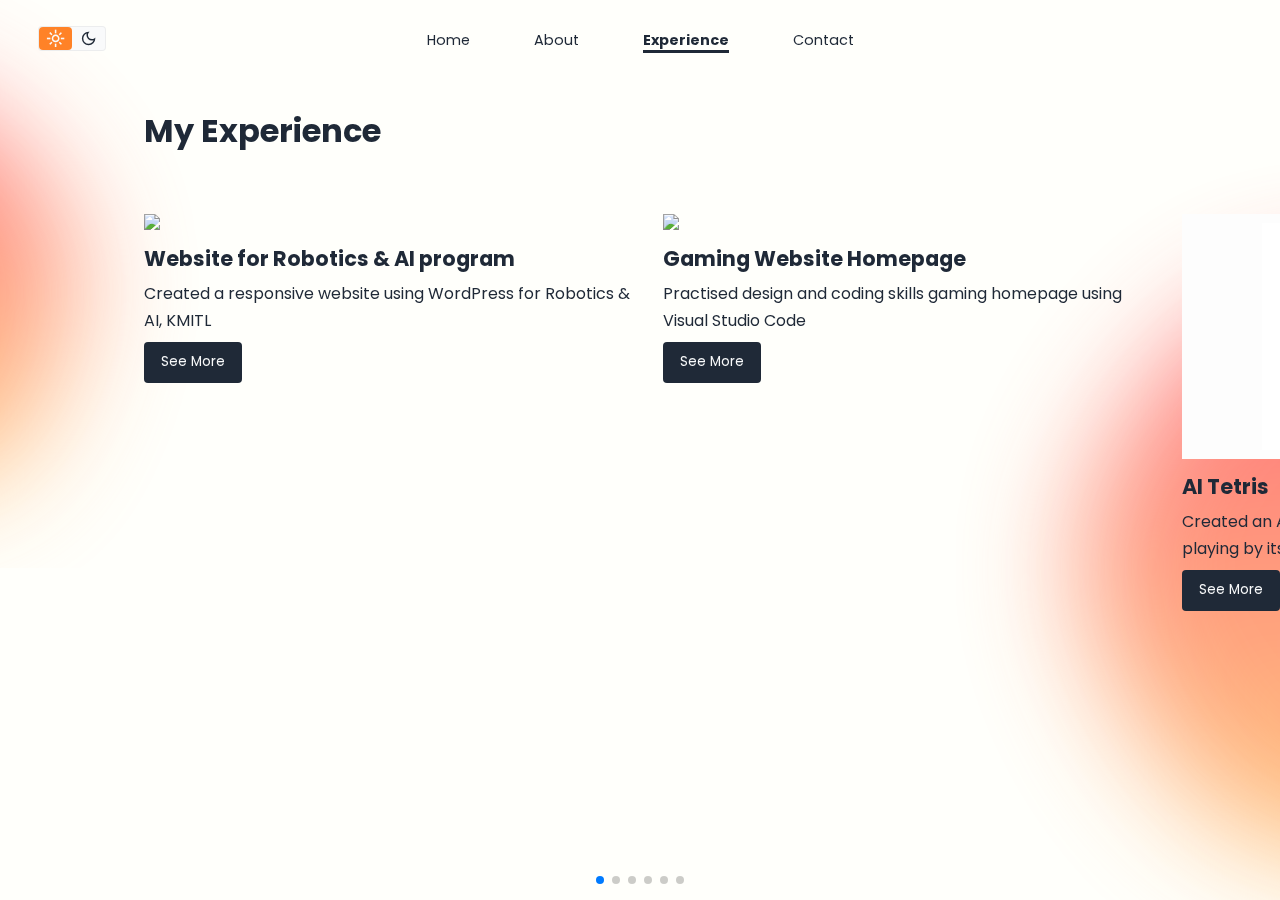
==== experience.html @ 118d5c76 "1st commit" ====
<!DOCTYPE html>
<html lang="en">
  <head>
    <meta charset="UTF-8">
    <meta http-equiv="X-UA-Compatible" content="IE=edge">
    <meta name="viewport" content="width=device-width, initial-scale=1.0">
    <title>Portfolio</title>
  
    <link rel="stylesheet" href="./css/index.css">
    <link rel="stylesheet" href="./css/experience.css">

    <link
      rel="stylesheet"
      href="https://cdn.jsdelivr.net/npm/swiper/swiper-bundle.min.css"
    />
  
    <!-- FONT (POPPINS) -->
    <link rel="preconnect" href="https://fonts.googleapis.com">
    <link rel="preconnect" href="https://fonts.gstatic.com" crossorigin>
    <link href="https://fonts.googleapis.com/css2?family=Poppins:wght@300;400;500;600;700;800;900&display=swap" rel="stylesheet">
  
    <!-- ICON GOOGLE -->
    <link rel="stylesheet" href="https://fonts.googleapis.com/css2?family=Material+Symbols+Outlined:opsz,wght,FILL,GRAD@48,400,1,0" />
  </head>
<body>
  <div class="blob__bg">
    <svg class="deco top__blob" viewBox="0 0 800 500" preserveAspectRatio="none" xmlns="http://www.w3.org/2000/svg" xmlns:xlink="http://www.w3.org/1999/xlink" width="100%" id="blobSvg">
      <g transform="translate(154.94499588012695, -17.009185791015625)">
        <defs>
          <linearGradient id="gradient" x1="0%" y1="0%" x2="0%" y2="100%">
            <stop class="pink" offset="0%"></stop>
            <stop class="orange" offset="100%"></stop>
          </linearGradient>
        </defs>
        <path fill="url(#gradient)">
          <animate attributeName="d"
          dur="10000ms"
          repeatCount="indefinite"

          values="M421,291Q392,332,377,388Q362,444,306,440.5Q250,437,198.5,433Q147,429,112,389.5Q77,
          350,61.5,300Q46,250,68,204Q90,158,125,126.5Q160,95,205,93.5Q250,92,289.5,102.5Q329,113,358.5,141.5Q388,170,419,210Q450,250,421,291Z;
          
          M437,310Q457,370,414,414.5Q371,459,310.5,462.5Q250,466,192.5,458Q135,450,93.5,407Q52,364,27.5,307Q3,250,31,195Q59,140,100.5,101.5Q142,
          63,196,69Q250,75,288.5,96Q327,117,364,140Q401,163,409,206.5Q417,250,437,310Z;
          
          M467,304.5Q439,359,390,383Q341,407,295.5,414.5Q250,422,205.5,412.5Q161,403,128.5,
          371Q96,339,58.5,294.5Q21,250,58,205.5Q95,161,121.5,117Q148,73,199,65Q250,57,291,82.5Q332,108,375,130.5Q418,153,456.5,201.5Q495,250,467,304.5Z;
          
          M414,289Q386,328,370.5,380Q355,432,302.5,432.5Q250,433,202.5,424Q155,415,127.5,375.5Q100,
          336,64.5,293Q29,250,32,188Q35,126,97,109Q159,92,204.5,61Q250,30,296,60Q342,90,401,109.5Q460,129,451,189.5Q442,250,414,289Z;
          
          M431.10251,296.45494Q410.55745,342.90988,377.07789,377.36884Q343.59832,411.82781,296.79916,419.78275Q250,427.73769,208.20084,
          410.84422Q166.40168,393.95075,133.63936,364.97538Q100.87705,336,71.51642,293Q42.15578,250,38.57789,188Q35,126,88.22948,
          93.65159Q141.45896,61.30318,195.72948,65.38526Q250,69.46734,289.42211,91.13534Q328.84422,112.80335,385.21306,126.16399Q441.58191,139.52462,446.61474,194.76231Q451.64757,250,431.10251,296.45494Z;
          
          M421,291Q392,332,377,388Q362,444,306,440.5Q250,437,198.5,433Q147,429,112,389.5Q77,
          350,61.5,300Q46,250,68,204Q90,158,125,126.5Q160,95,205,93.5Q250,92,289.5,102.5Q329,113,358.5,141.5Q388,170,419,210Q450,250,421,291Z;">

          </animate>
        </path>
      </g>
  </svg>

  <svg class="deco down__blob" viewBox="0 0 800 500" preserveAspectRatio="none" xmlns="http://www.w3.org/2000/svg" xmlns:xlink="http://www.w3.org/1999/xlink" width="100%" id="blobSvg">
    <g transform="translate(154.94499588012695, -17.009185791015625)">
      <defs>
        <linearGradient id="gradient" x1="0%" y1="0%" x2="0%" y2="100%">
          <stop class="pink" offset="0%"></stop>
          <stop class="orange" offset="100%"></stop>
        </linearGradient>
      </defs>
      <path fill="url(#gradient)">
        <animate attributeName="d"
        dur="10000ms"
        repeatCount="indefinite"

        values="M421,291Q392,332,377,388Q362,444,306,440.5Q250,437,198.5,433Q147,429,112,389.5Q77,
        350,61.5,300Q46,250,68,204Q90,158,125,126.5Q160,95,205,93.5Q250,92,289.5,102.5Q329,113,358.5,141.5Q388,170,419,210Q450,250,421,291Z;
        
        M437,310Q457,370,414,414.5Q371,459,310.5,462.5Q250,466,192.5,458Q135,450,93.5,407Q52,364,27.5,307Q3,250,31,195Q59,140,100.5,101.5Q142,
        63,196,69Q250,75,288.5,96Q327,117,364,140Q401,163,409,206.5Q417,250,437,310Z;
        
        M467,304.5Q439,359,390,383Q341,407,295.5,414.5Q250,422,205.5,412.5Q161,403,128.5,
        371Q96,339,58.5,294.5Q21,250,58,205.5Q95,161,121.5,117Q148,73,199,65Q250,57,291,82.5Q332,108,375,130.5Q418,153,456.5,201.5Q495,250,467,304.5Z;
        
        M414,289Q386,328,370.5,380Q355,432,302.5,432.5Q250,433,202.5,424Q155,415,127.5,375.5Q100,
        336,64.5,293Q29,250,32,188Q35,126,97,109Q159,92,204.5,61Q250,30,296,60Q342,90,401,109.5Q460,129,451,189.5Q442,250,414,289Z;
        
        M431.10251,296.45494Q410.55745,342.90988,377.07789,377.36884Q343.59832,411.82781,296.79916,419.78275Q250,427.73769,208.20084,
        410.84422Q166.40168,393.95075,133.63936,364.97538Q100.87705,336,71.51642,293Q42.15578,250,38.57789,188Q35,126,88.22948,
        93.65159Q141.45896,61.30318,195.72948,65.38526Q250,69.46734,289.42211,91.13534Q328.84422,112.80335,385.21306,126.16399Q441.58191,139.52462,446.61474,194.76231Q451.64757,250,431.10251,296.45494Z;
        
        M421,291Q392,332,377,388Q362,444,306,440.5Q250,437,198.5,433Q147,429,112,389.5Q77,
        350,61.5,300Q46,250,68,204Q90,158,125,126.5Q160,95,205,93.5Q250,92,289.5,102.5Q329,113,358.5,141.5Q388,170,419,210Q450,250,421,291Z;">

        </animate>
      </path>
    </g>
  </svg>

  </div>

  <nav>
    <div class="theme-toggle">
      <span class="material-symbols-outlined active">
        light_mode
        </span>
      <span class="material-symbols-outlined">
        dark_mode
        </span>
    </div>
    
    <div class="container nav__container">
      

      <ul class="nav__menu">
        <li><a href="index.html">Home</a></li>
        <li><a href="about.html">About</a></li>
        <li><a href="experience.html" class="active">Experience</a></li>
        <li><a href="contact.html">Contact</a></li>
      </ul>

      <button id="close-menu-btn"><span class="material-symbols-outlined">close</span></button>
      <button id="open-menu-btn"><span class="material-symbols-outlined">menu</span></button>
    </div>
  </nav>

  <!-- Swiper -->
  <section class="container experience__cotainer mySwiper">
    <h2>My Experience</h2>
    <div class="swiper-wrapper">
      <article class="project swiper-slide">
        <div class="pic">
          <img src="./img/ex_krai.png">
        </div>
        <div class="project__info">
          <h4>Website for Robotics & AI program</h4>
        </div>
        <div class="project__body">
          <p>
            Created a responsive website using WordPress for Robotics & AI, KMITL
          </p>
        </div>
        <a class="btn btn-small" href="https://v2.krai.io/" target="_blank"><small>See More</small></a>
      </article>

      <article class="project swiper-slide">
        <div class="pic">
          <img src="./img/ex_OW.png">
        </div>
        <div class="project__info">
          <h4>Gaming Website Homepage</h4>
        </div>
        <div class="project__body">
          <p>
            Practised design and coding skills gaming homepage using Visual Studio Code
          </p>
        </div>
        <a class="btn btn-small" href="https://github.com/Pailin26/Overwatch2-WebDesign.git" target="_blank"><small>See More</small></a>
      </article>

      <article class="project swiper-slide">
        <div class="pic">
          <img src="./img/ex_tertris.png">
        </div>
        <div class="project__info">
          <h4>AI Tetris</h4>
        </div>
        <div class="project__body">
          <p>
            Created an AI Genetic Algorithm to make AI learning and playing by itself using Python
          </p>
        </div>
        <a class="btn btn-small" href="https://github.com/Pailin26/TetrisAI.git" target="_blank"><small>See More</small></a>
      </article>

      <article class="project swiper-slide">
        <div class="pic">
          <img src="./img/ex_scb.png">
        </div>
        <div class="project__info">
          <h4>Mobile Banking App Homepage</h4>
        </div>
        <div class="project__body">
          <p>
            UX/UI challenge redesign a mobile banking app homepage using Figma
          </p>
        </div>
        <a class="btn btn-small" href="https://www.figma.com/proto/X09gwr7a4p6UdBMuE5UGQX/Panpailin-Lokitsangtong---Redesign-test?page-id=12%3A223&node-id=18%3A164&viewport=-132%2C213%2C0.29&scaling=scale-down&starting-point-node-id=13%3A287" target="_blank"><small>See More</small></a>
      </article>

      <article class="project swiper-slide">
        <div class="pic">
          <img src="./img/ex_opensea.png">
        </div>
        <div class="project__info">
          <h4>NFT project on OpenSea</h4>
        </div>
        <div class="project__body">
          <p>
            NFT collection "Deathcovery" total volume 0.02 ETH, now available on OpenSea 
          </p>
        </div>
        <a class="btn btn-small" href="https://opensea.io/collection/deathcovery" target="_blank"><small>See More</small></a>
      </article>

      <article class="project swiper-slide">
        <div class="pic">
          <img src="./img/ex_winterhouse.png">
        </div>
        <div class="project__info">
          <h4>3D Modeling</h4>
        </div>
        <div class="project__body">
          <p>
            using Blender
          </p>
        </div>
        
      </article>

      <article class="project swiper-slide">
        <div class="pic">
          <img src="./img/ex_lowpoly.png">
        </div>
        <div class="project__info">
          <h4>3D Modeling</h4>
        </div>
        <div class="project__body">
          <p>
            using Blender
          </p>
        </div>
        
      </article>
      

    </div>
    <div class="swiper-pagination"></div>

  </section>
  

  <!-- Swiper JS -->
  <script src="https://cdn.jsdelivr.net/npm/swiper/swiper-bundle.min.js"></script>

  <script src="./js/experience.js"></script>
  
</body>
</html>
---- css/index.css ----
@import url('https://fonts.googleapis.com/css2?family=Poppins:ital,wght@1,100;1,200;1,300;1,400;1,500;1,600;1,700;1,800;1,900&display=swap');
* {
  margin: 0;
  padding: 0;
  border: 0;
  outline: 0;
  text-decoration: none;
  list-style: none;
  box-sizing: border-box;
}

:root {
  --color-bg: #FFFFFB;
  --color-white: #F9FAFB;
  --color-black: #000000;
  --color-dark: #1F2937;
  --color-variable: #FF8227;
  --color-gradient-light: -webkit-linear-gradient(left,#FF8227,#FF5E4E, #FF3B76);

  --color-blob-pink: rgb(255, 95, 109);
  --color-blob-orange: rgb(255, 195, 113);

  --container-width-lg: 80%;
  --container-width-md: 90%;
  --container-width-sm: 94%;

  --box-shadow: -4rem 6rem 10rem rgba(0,0,0,0.6);
  --box-shadowGlass: 0 8px 32px 0 rgba( 0,0,0, 0.37 );

  --transition: all 400ms ease;
}

.dark-theme-variables {
  --color-bg: #1F2937;
  --color-white: #000000;
  --color-black: #ffffff;
  --color-dark: #F9FAFB;
  --color-variable: #6758FF;
  --color-gradient-light: -webkit-linear-gradient(left,#4743EF,#8432DF, #C020D0);

  --color-blob-pink: #4743EF;
  --color-blob-orange: #C020D0;

  --box-shadow: -4rem 6rem 10rem rgba(255, 255, 255, 0.6);
  --box-shadowGlass: 0 8px 32px 0 rgba( 255, 255, 255, 0.37 );
}

body {
  font-family: 'Poppins', sans-serif;
  line-height: 1.7;
  color: var(--color-dark);
  background: var(--color-bg);
}

.container {
  width: var(--container-width-lg);
  margin: 0 auto;
}

h1, h2, h3, h4, h5 {
  line-height: 1.2;
}

h1 {
  font-size: 2.4rem;
}

h2 {
  font-size: 2rem;
}

h3 {
  font-size: 1.6rem;
}

h4 {
  font-size: 1.3rem;
}

a {
  color: var(--color-dark);
}

img {
  width: 80%;
}

.btn {
  display: inline-flex;
  background: var(--color-dark);
  color: var(--color-white);
  padding: 1rem 2rem;
  border: 1px solid transparent;
  border-radius: 4px;
  overflow: hidden;
  gap: 10px;
  text-decoration: none;
  transition: var(--transition);
}

.btn:hover {
  background: var(--color-variable);
  color: var(--color-black);
  z-index: 1;
  cursor: pointer;
}

/* NAVBAR */
nav {
  background: transparent;
  width: 100vw;
  height: 5rem;
  position: fixed;
  top: 0;
  z-index: 100;
}

.nav__container {
  height: 100%;
  display: flex;
  justify-content: center;
  align-items: center;
}

.theme-toggle {
  background: var(--color-white);
  color: var(--color-dark);
  position: absolute;
  display: flex;
  justify-content: space-between;
  align-items: center;
  top: 1.6rem;
  left: 3%;
  height: 1.6rem;
  width: 4.2rem;
  cursor: pointer;
  border: 1px solid rgba(0,0,0,0.05);
  border-radius: 4px;
}

.theme-toggle span {
  font-size: 1.2rem;
  width: 50%;
  height: 100%;
  display: flex;
  align-items: center;
  justify-content: center;
}

.theme-toggle span.active {
  background: var(--color-variable);
  color: var(--color-white);
  border-radius: 4px;
}

.theme-toggle span.visible {
  background: var(--color-white);
  color: var(--color-black);
  border-radius: 4px;
}

nav button {
  background: transparent;
  display: none;
}

.header__img:nth-child(2) {
  display: none;
}

.nav__menu {
  display: flex;
  align-items: center;
  gap: 4rem;
}

.nav__menu li a{
  font-size: 0.9rem;
  transition: var(--transition);
}

.nav__menu li a.active{
  font-weight: bold;
  border-bottom: 3px solid var(--color-dark);
  transition: var(--transition);
}

.nav__menu li a.active:hover{
  border-bottom: 3px solid var(--color-variable);
}


.nav__menu a:hover {
  color: var(--color-variable);
}

/* HEADER */
header {
  position: relative;
  top: 5rem;
  overflow-x: clip;
  overflow-y: visible;
  height: 70vh;
  margin-bottom: 5rem;
}

.header__container {
  display: grid;
  grid-template-columns: 1fr 1fr;
  align-items: center;
  gap: 5rem;
  height: 100%;
  padding-top: 4rem;
  
}


span.dev {
  background: var(--color-gradient-light);
  -webkit-background-clip: text;
  -webkit-text-fill-color: transparent;
}

.header__left p {
  margin: 1rem 0 2rem;
}


svg.header__blob {
  width: 160%;
  padding: 1.5rem 0;
  position: absolute;
  justify-self: center;
  z-index: 9;
}

svg stop.pink{
  offset: "0%";
  stop-color: var(--color-blob-pink);
}

svg stop.orange{
  offset: "100%";
  stop-color: var(--color-blob-orange);
}

.header__img {
  position: absolute;
  justify-self: center;
  bottom: -10rem;
  right: 3%;
  z-index: 10;
}

.header__blob {

  bottom: -18rem;
  left: -10%;  
}

.header__blob:nth-child(2) {
  filter: blur(50px);
}

.header__right {  
  position: relative;
  right: 5rem;
  
}

/* BLOB */
.blob__bg {
  width: 70%;
  overflow: hidden;
  position: absolute;
  top: 0;
  z-index: -100;
}
svg.deco {  
  position: relative;
  filter: blur(60px);
  opacity: 0.9;  
}

svg.deco.top__blob {
  top: -10%;
  right: 65%;
}

svg.deco.down__blob {
  position: absolute;
  position: fixed;
  top: 20%;
  left: 60%;
  
}

/* MEDIA QUERIES (TABLETS) */
@media screen and (max-width: 1024px) {
  .container {
    width: var(--container-width-md);
  }

  h1 {
    font-size: 2.2rem;
  }

  h2 {
    font-size: 1.7rem;
  }

  h3 {
    font-size: 1.4rem;
  }

  h4 {
    font-size: 1.2rem;
  }

  header {
    height: 60vh;
    margin-bottom: 4rem;
  }

  .header__container {
    gap: 0;
    padding-bottom: 3rem;
  }

}


/* MEDIA QUERIES (PHONES) */
@media screen and (max-width: 600px) {
  .container {
    width: var(--container-width-sm);
  }

  /* NAVBAR */
  .nav__container {
    justify-content: flex-end;
    padding-right: 1.5rem;
  }
  nav button {
    display: inline-block;
    background: transparent;
    font-size: 1.8rem;
    color: var(--color-dark);
    cursor: pointer;
  }

  nav button#close-menu-btn {
    display: none;
  }

  .nav__menu {
    position: fixed;
    top: 5rem;
    right: 5%;
    height: fit-content;
    width: 18rem;
    flex-direction: column;
    gap: 0;
    display: none;
  }

  .nav__menu li {
    width: 100%;
    height: 5.8rem;
    transform-origin: top right;
    opacity: 1;
  }

  .nav__menu li a {
    background: var(--color-white);
    box-shadow: var(--box-shadow);
    width: 100%;
    height: 100%;
    display: grid;
    place-items: center;
  }

  .nav__menu li a:hover {
    background: var(--color-dark);
    color: var(--color-white);
  }



  /* HEADER */
  header {
    height: 50vh;
  }

  .header__container {
    grid-template-columns: 1fr;
    text-align: center;
    margin-top: 0;
  }

  .header__left {
    position: absolute;
    top: 22rem;
  }

  .header__left p {
    margin-bottom: 1.3rem;
  }

  .header__right {
    position: relative;
    z-index: -10;
    top: -1rem;
  }
}
---- css/experience.css ----
body {
  overflow: hidden;
}

section {
  padding: 7rem 0 0 1rem;
}

.pic img {
  padding-top: 4rem;
  width: 100%;
}

.btn-small {
  padding: 0.5rem 1rem;
}

.project {
  text-align: left;
}

.project__info{
  margin-top: 0.5rem;
}

.project__body{
  margin: 0.5rem 0;
}

@media screen and (max-width: 1024px) {
  section {
    padding: 7rem 0 ;
  }

  .pic img {
    padding-top: 5rem;
    width: 100%;
  }

  h1 {
    font-size: 2.2rem;
  }

  h2 {
    font-size: 1.7rem;
  }

  h3 {
    font-size: 1.4rem;
  }

  h4 {
    font-size: 1.2rem;
  }
}
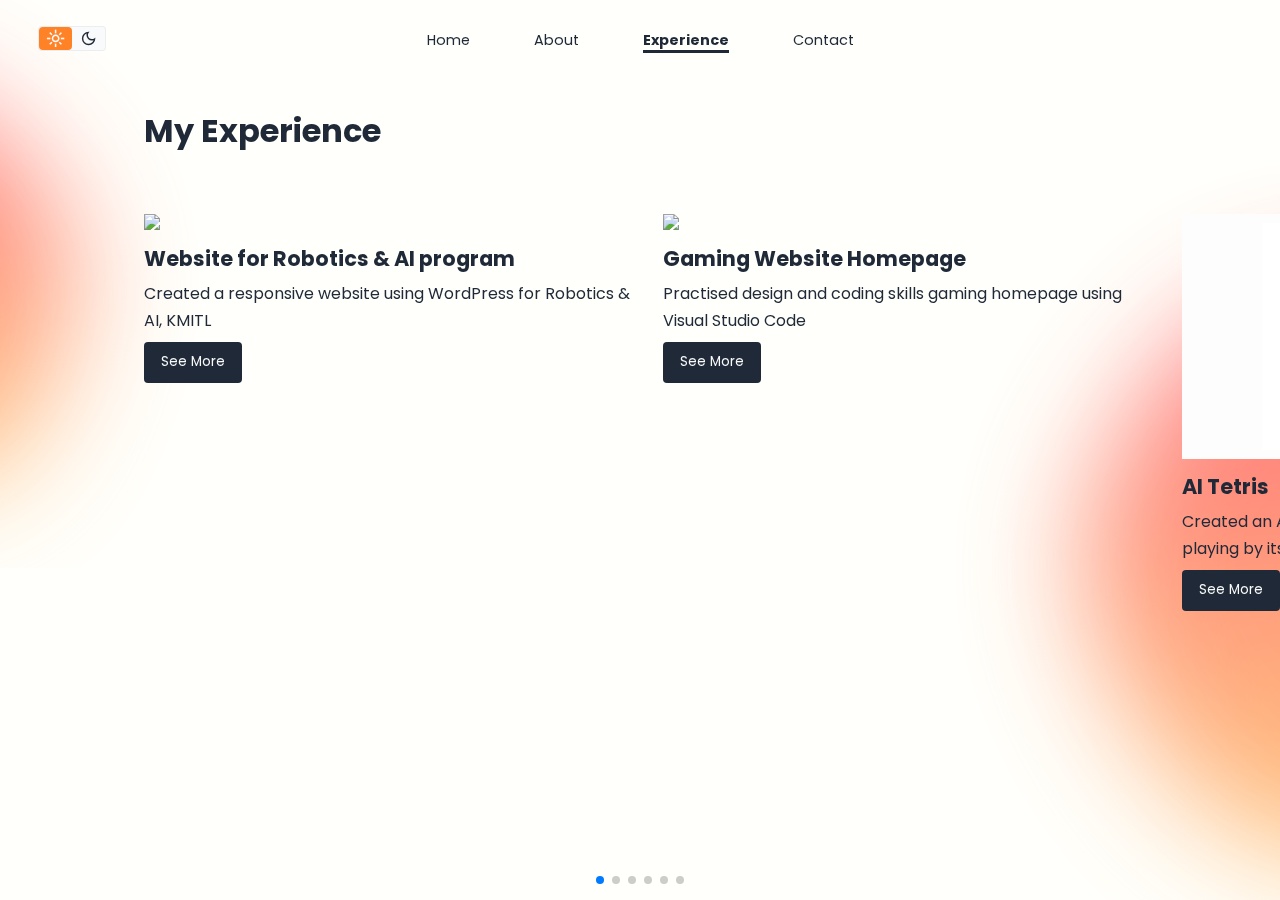
==== commit ec2e6ddd: "updated krai url" ====
--- a/experience.html
+++ b/experience.html
@@ -141,7 +141,7 @@
             Created a responsive website using WordPress for Robotics & AI, KMITL
           </p>
         </div>
-        <a class="btn btn-small" href="https://v2.krai.io/" target="_blank"><small>See More</small></a>
+        <a class="btn btn-small" href="https://www.krai.io/" target="_blank"><small>See More</small></a>
       </article>
 
       <article class="project swiper-slide">
